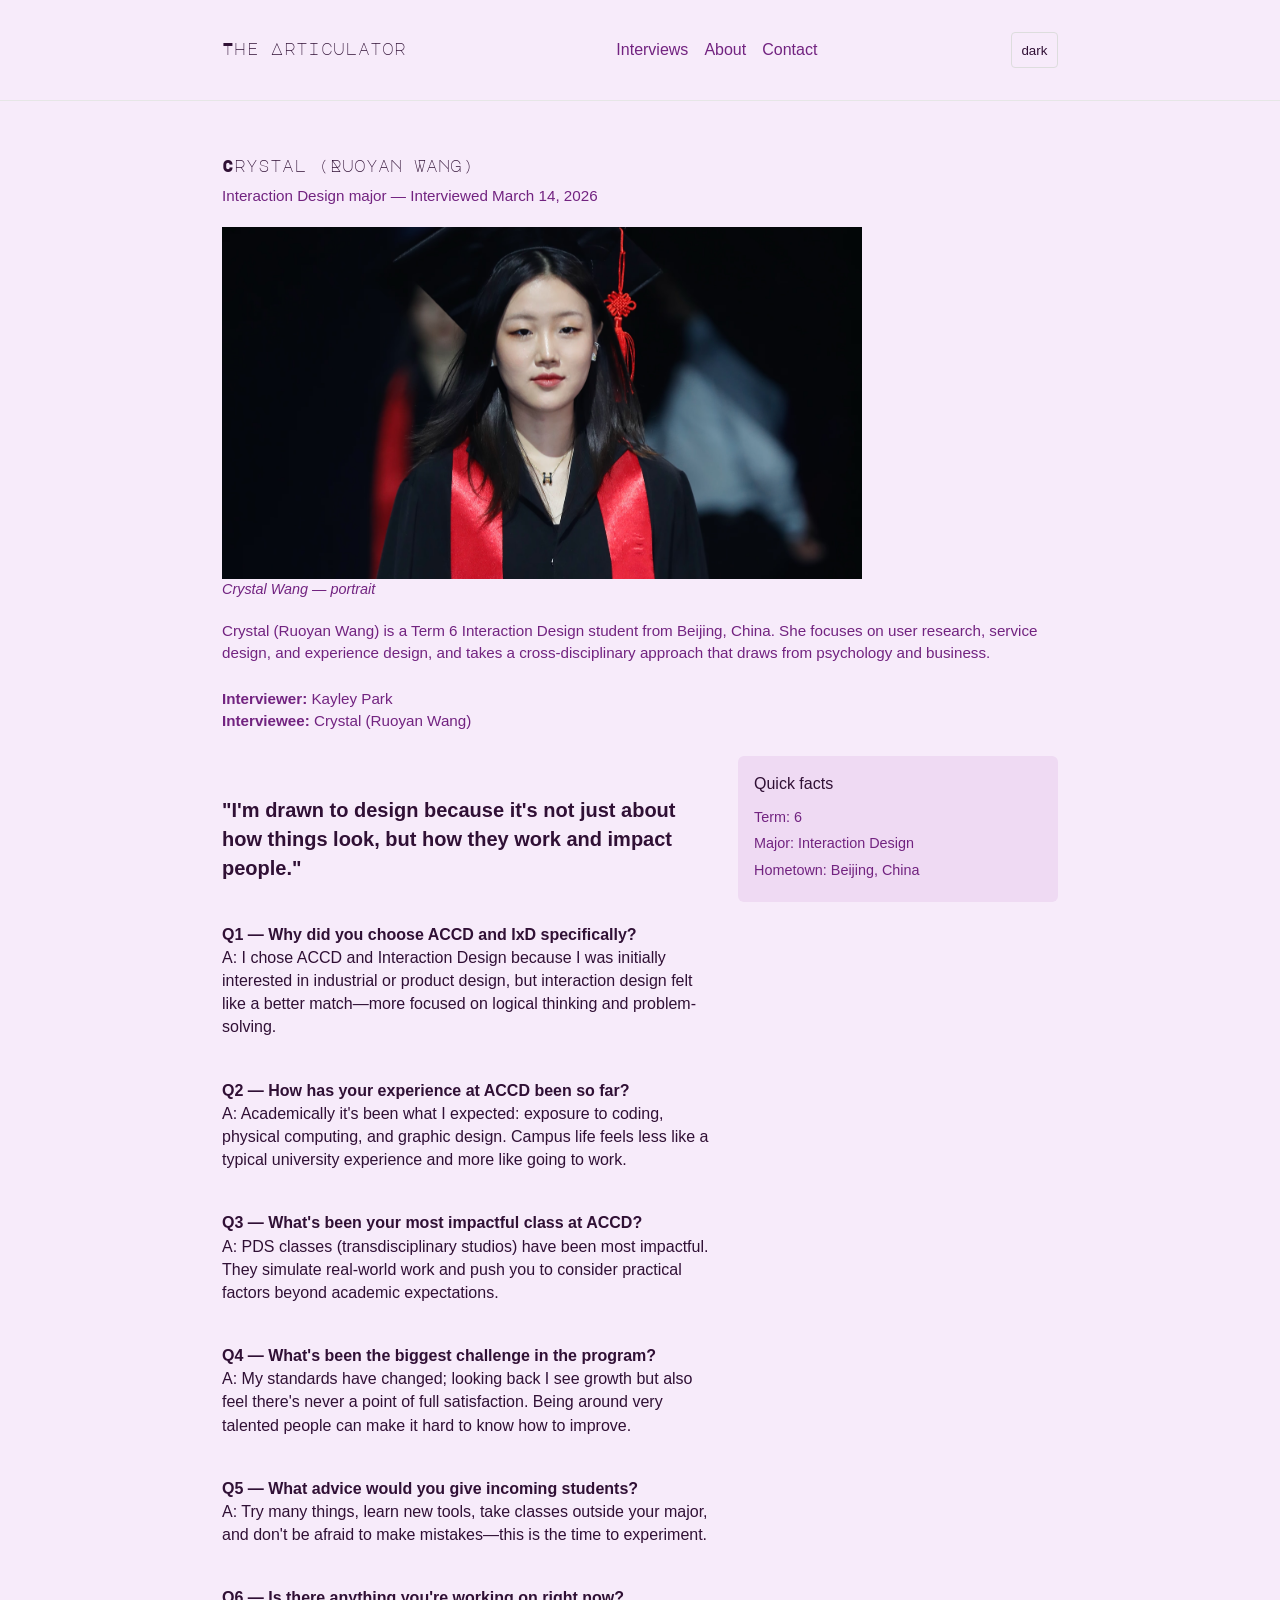
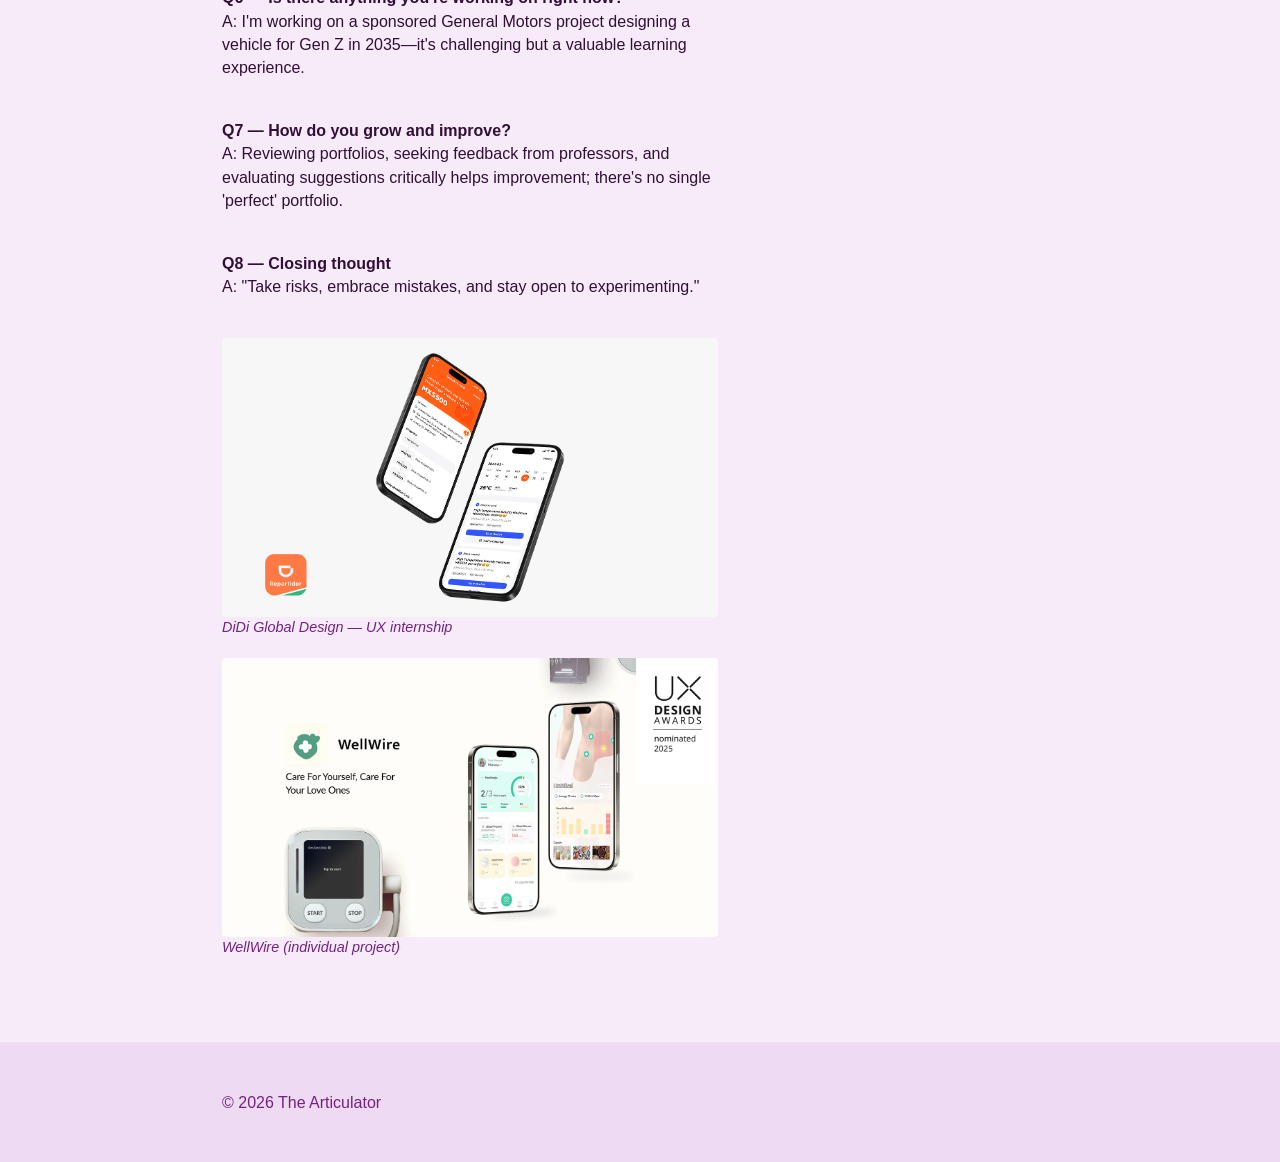
==== interview2.html @ 2e3766cb "i may have forgotten to commit while i worked (Initial Commit)" ====
<!DOCTYPE html>
<html lang="en">
<head>
    <meta charset="utf-8">
    <meta content="initial-scale=1.0,width=device-width" name="viewport">
    <title>Interview — Crystal Wang</title>
    <link href="css/reset.css" rel="stylesheet" type="text/css">
    <link href="https://fonts.googleapis.com/css2?family=Major+Mono+Display&family=Noto+Sans:wght@300;400;700&display=swap" rel="stylesheet">
    <link href="css/styles.css" rel="stylesheet" type="text/css">
    <script defer src="js/scripts.js"></script>
</head>
<body>
    <header class="site-header">
        <div class="wrap">
        <div class="brand"><a href="index.html">The Articulator</a></div>
        <nav class="main-nav">
            <a href="index.html">Interviews</a>
            <a href="#">About</a>
            <a href="#">Contact</a>
        </nav>
        <div class="navigation">
            <button id="theme-toggle" aria-label="Toggle light/dark">dark</button>
            <button class="js-menu-trigger" aria-label="Toggle menu">
            <svg width="28" height="28" viewBox="0 0 24 24" aria-hidden="true" focusable="false">
                <rect x="3" y="5" width="18" height="2"></rect>
                <rect x="3" y="11" width="18" height="2"></rect>
                <rect x="3" y="17" width="18" height="2"></rect>
            </svg>
            </button>
        </div>
        </div>
    </header>

    <main class="wrap">
        <article class="interview">
        <header class="interview-hero">
            <h1>Crystal (Ruoyan Wang)</h1>
            <p class="interview-meta">Interaction Design major — Interviewed March 14, 2026</p>
            
            <figure>
                <img src="images/crystal2.png" alt="Crystal portrait">
                <figcaption class="muted">Crystal Wang — portrait</figcaption>
            </figure>

            <p class="bio">Crystal (Ruoyan Wang) is a Term 6 Interaction Design student from Beijing, China. She focuses on user research, service design, and experience design, and takes a cross-disciplinary approach that draws from psychology and business.</p>

            <div class="participants">
            <p><strong>Interviewer:</strong> Kayley Park</p>
            <p><strong>Interviewee:</strong> Crystal (Ruoyan Wang)</p>
            </div>
        </header>

        <div class="interview-layout">
            <section class="content">
                <p class="pull-quote">"I'm drawn to design because it's not just about how things look, but how they work and impact people."</p>

                <p><strong>Q1 — Why did you choose ACCD and IxD specifically?</strong><br>
                A: I chose ACCD and Interaction Design because I was initially interested in industrial or product design, but interaction design felt like a better match—more focused on logical thinking and problem-solving.</p>

                <p><strong>Q2 — How has your experience at ACCD been so far?</strong><br>
                A: Academically it's been what I expected: exposure to coding, physical computing, and graphic design. Campus life feels less like a typical university experience and more like going to work.</p>

                <p><strong>Q3 — What's been your most impactful class at ACCD?</strong><br>
                A: PDS classes (transdisciplinary studios) have been most impactful. They simulate real-world work and push you to consider practical factors beyond academic expectations.</p>

                <p><strong>Q4 — What's been the biggest challenge in the program?</strong><br>
                A: My standards have changed; looking back I see growth but also feel there's never a point of full satisfaction. Being around very talented people can make it hard to know how to improve.</p>

                <p><strong>Q5 — What advice would you give incoming students?</strong><br>
                A: Try many things, learn new tools, take classes outside your major, and don't be afraid to make mistakes—this is the time to experiment.</p>

                <p><strong>Q6 — Is there anything you're working on right now?</strong><br>
                A: I'm working on a sponsored General Motors project designing a vehicle for Gen Z in 2035—it's challenging but a valuable learning experience.</p>

                <p><strong>Q7 — How do you grow and improve?</strong><br>
                A: Reviewing portfolios, seeking feedback from professors, and evaluating suggestions critically helps improvement; there's no single 'perfect' portfolio.</p>

                <p><strong>Q8 — Closing thought</strong><br>
                A: "Take risks, embrace mistakes, and stay open to experimenting."</p>

                <div class="gallery">
                    <figure>
                    <img src="images/didi.png" alt="DiDi Global Design">
                    <figcaption class="muted">DiDi Global Design — UX internship</figcaption>
                    </figure>
                    <figure>
                    <img src="images/wellwire.png" alt="WellWire project">
                    <figcaption class="muted">WellWire (individual project)</figcaption>
                    </figure>
                </div>

            </section>

            <aside>
                <div class="card">
                    <h4 class="subhead">Quick facts</h4>
                    <ul class="muted">
                        <li>Term: 6</li>
                        <li>Major: Interaction Design</li>
                        <li>Hometown: Beijing, China</li>
                    </ul>
                </div>
            </aside>

        </div>
    </article>
  </main>

  <footer class="site-footer">
    <div class="wrap">
        <div>© 2026 The Articulator</div>
    </div>
  </footer>

</body>
</html>
---- css/styles.css ----
:root {
	--bg: #F7EBFA;
	--text: #301035;
	--muted: #722380;
	--accent: #320F38;
	--card: #efdaf3;
	--border: #ddd;
}

html, body {
	height: 100%;
}

body {
	font-family: -apple-system, BlinkMacSystemFont, "Segoe UI", Roboto, "Helvetica Neue", Arial;
	background: var(--bg);
	color: var(--text);
	line-height: 1.45;
	margin: 0;
	-webkit-font-smoothing: antialiased;
	transition: background-color .12s linear, color .12s linear;
}

.wrap {
	max-width: 56.25rem;
	margin: 0 auto;
	padding: 1rem;
}

.site-header {
	border-bottom: 1px solid #e6e6e6;
	background: transparent;
	position: relative;
}

.site-header .wrap {
	display: flex;
	align-items: center;
	gap: 1rem;
	justify-content: space-between;
}

.brand {
	font-weight: 700;
	letter-spacing: .02em;
	font-family: 'Major Mono Display';
}

.main-nav {
	display: none;
}

.main-nav a {
	margin-left: 1rem;
	color: var(--muted);
	text-decoration: none;
}

.navigation {
	display: flex;
	align-items: center;
	gap: .5rem;
}

.navigation button {
	background: transparent;
	border: .0625rem solid var(--border);
	padding: 0 .6rem;
	border-radius: .25rem;
	height: 2.25rem;
	display: inline-flex;
	align-items: center;
	gap: .5rem;
	color: var(--text);
}

.navigation .js-menu-trigger { 
    padding: 0 .4rem; 
}

.navigation .js-menu-trigger svg { 
    display: block; 
    width: 1.25rem; 
    height: 1.25rem; 
}

.navigation svg, .icon, .site-header svg { 
    fill: currentColor; 
    stroke: currentColor; 
}

.landing-title { 
    font-size: 1.6rem; 
    margin: 1rem 0 .25rem; 
}

.description { 
    color: var(--muted); 
    margin-bottom: 2rem; 
}

.grid { 
    display: grid; 
    grid-template-columns: 1fr; 
    gap: 1rem; 
}

.card {
	background: var(--card);
	padding: 1rem;
	border-radius: 6px;
	transition: background-color .18s ease, color .18s ease;
}

.card img { 
    width: 100%; 
    height: auto; 
    display: block; 
    border-radius: 4px; 
}

.card h2 { 
    font-size: 1.05rem; 
    margin: .6rem 0 .2rem; 
}

.muted { 
    color: var(--muted); 
    font-size: .9rem; 
}

.card .muted {
    display: flex;
    align-items: center;
    justify-content: space-between;
    gap: .6rem;
}

.card .muted .date {
    color: var(--muted);
    white-space: nowrap;
    margin-left: auto;
}

.card-text {
    margin: 1rem 0 1rem 0;
}

.interview aside .card .muted {
    display: block;
    padding-left: 0;
}

.interview aside .card .muted li {
    display: block;
    text-align: left;
    margin: .35rem 0;
    list-style-position: inside;
}

.placeholder { 
    height: 10rem; 
    display: flex; 
    align-items: center; 
    justify-content: center; 
    background: var(--bg); 
    border-radius: .25rem; }

.site-footer { 
    border-top: 1px solid #e6e6e6; 
    padding: 1rem 0; 
    margin-top: 2rem; color: var(--muted); 
    background: var(--card); 
}

.site-footer .wrap { 
    display: flex; 
    justify-content: space-between; 
    align-items: center; 
}

.interview-hero { 
    display: block; 
    margin: 1.2rem 0; 
}

.interview-hero img { 
    width: 100%; 
    max-width: 40rem; 
    height: auto; 
    display: block; 
}

.participants { 
    margin-top: .75rem; 
    color: var(--muted); 
    font-size: .95rem; 
}

figure, .gallery figure { 
    margin: 1.25rem 0; 
}

.gallery img { 
    width: 100%; 
    height: auto; 
    display: block; 
    border-radius: .25rem; 
    max-width: 40rem; 
}

.content p { 
    margin: 1.5rem 0; 
}

.wrap figure figcaption { 
    color: var(--muted); 
    font-style: italic;
}

.interview-meta { 
    color: var(--muted); 
    font-size: .95rem; 
    margin-bottom: 1rem; 
}

.bio { 
    font-size: .95rem; 
    color: var(--muted); 
    margin: .9rem 0 1.25rem; 
}

.pull-quote { 
    font-size: 1.25rem; 
    font-weight: 600; 
    margin: 1rem 0; 
}

body.dark {
	--bg: #120514;
	--text: #e5d4e9;
	--muted: #90539b;
	--accent: #e5d4e9;
	--card: #320F38;
	--border: #52195C;
}

.site-header.show-menu .main-nav {
	display: block;
	position: absolute;
	left: 0;
	right: 0;
	top: 100%;
	background: var(--card);
	padding: .8rem 1rem;
	box-shadow: 0 6px 18px rgba(0,0,0,.06);
}

.site-header .main-nav a { 
    display: block; 
    padding: .4rem 0; 
}

@media (min-width: 720px) {
	.grid { grid-template-columns: repeat(2, 1fr); }
	.wrap { padding: 2rem; }
	.landing-title { font-size: 2rem; }
	.main-nav { display: flex; }
	.site-header .main-nav a { display: inline-block; }

	.site-header.show-menu .main-nav { 
        position: static; 
        display: flex; 
        box-shadow: none; 
        background: transparent; 
        padding: 0; 
    }

	.navigation .js-menu-trigger { display: none; }
}

h1, h2, h3 { 
    line-height: 1.15; 
    color: var(--text); 
    font-family: 'Major Mono Display'; 
}

.interview-layout { 
    display: grid; 
    grid-template-columns: 1fr; 
    gap: 1.25rem; 
}

@media (min-width: 880px) { 
    .interview-layout { 
        grid-template-columns: 2fr 320px; 
    } 
}

@media (min-width: 720px) {
    .interview-layout { grid-template-columns: 2fr 320px; }
    .interview-layout > aside { align-self: start; }
}

.interview-hero h1 { 
    margin: 1.25rem 0 .6rem; 
}

@media (min-width: 720px) { 

    .interview-hero h1 { 
        margin-top: 1.5rem; 
    } 
}

@media (min-width: 720px) { 
    
    .bio { 
        margin-bottom: 1.5rem; 
    } 
}

.participants { 
    margin: 1rem 0 1.25rem; 
}

@media (min-width: 720px) { 

    .participants { 
        margin: 1.25rem 0 1.5rem; 
    } 
}

.content p { 
    margin: 1.5rem 0; 
}

@media (min-width: 720px) { 
    
    .content p { 
        margin: 2.5rem 0; 
    } 
}

.interview aside .card { 
    padding-top: 1rem; padding-bottom: 1rem; 
}

.interview aside .card .subhead { 
    margin: 0 0 .75rem; 
}

.muted-link .muted { 
    color: var(--muted); 
}
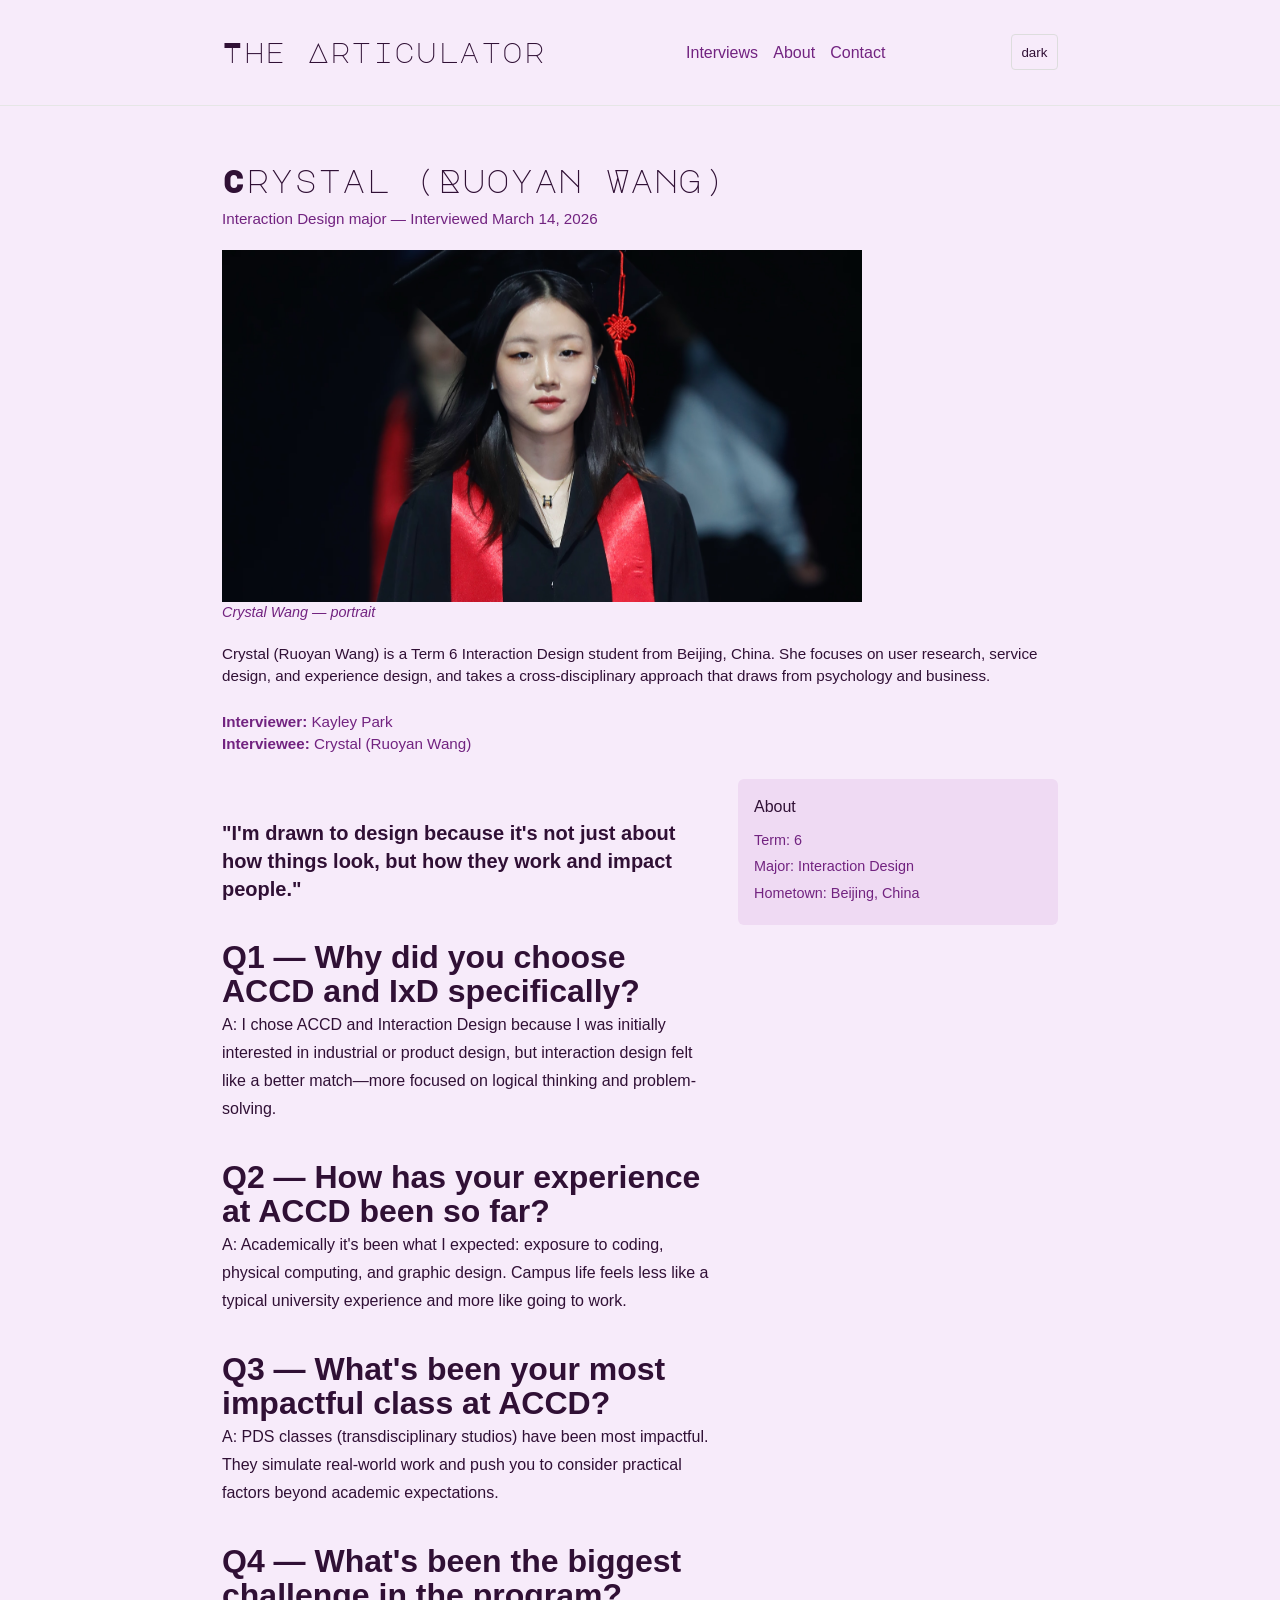
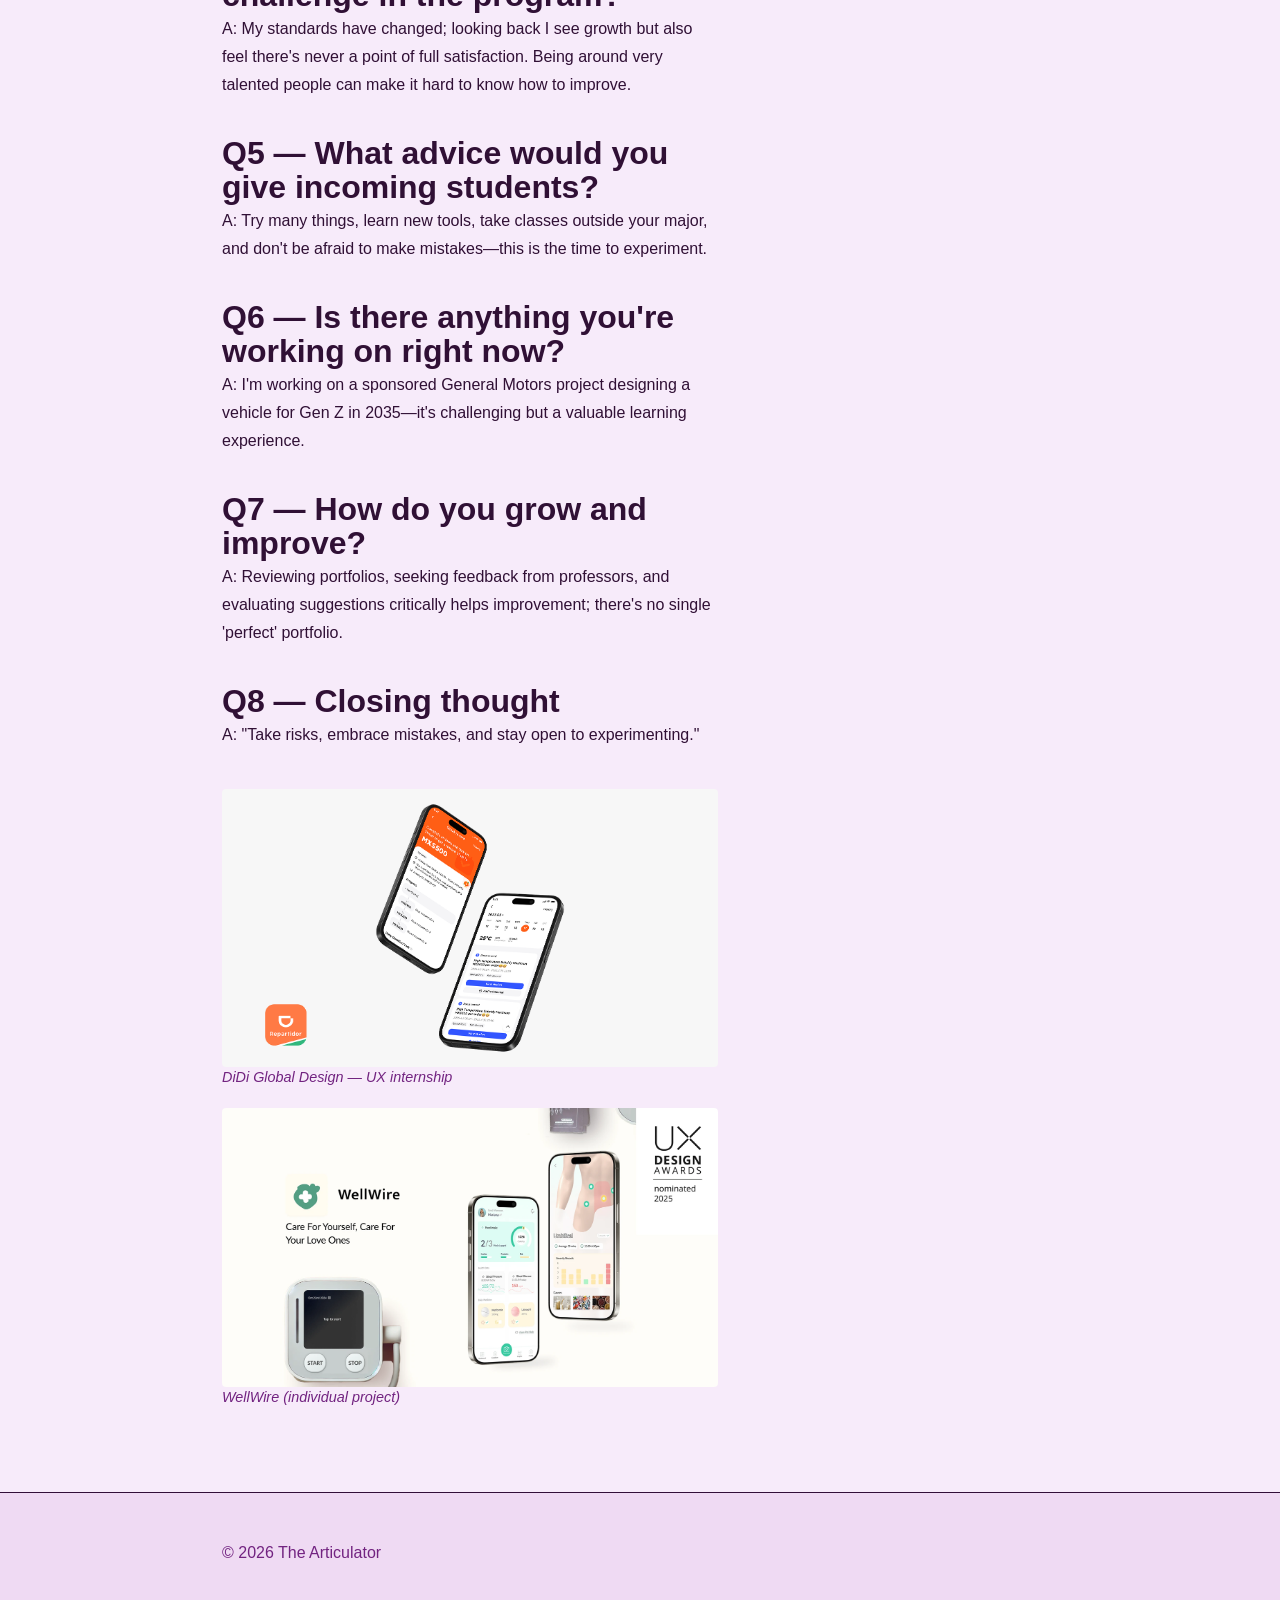
==== commit dbf34c3f: "Font Size" ====
--- a/interview2.html
+++ b/interview2.html
@@ -93,7 +93,7 @@
 
             <aside>
                 <div class="card">
-                    <h4 class="subhead">Quick facts</h4>
+                    <h4 class="subhead">About</h4>
                     <ul class="muted">
                         <li>Term: 6</li>
                         <li>Major: Interaction Design</li>
--- a/css/styles.css
+++ b/css/styles.css
@@ -44,6 +44,7 @@
 	font-weight: 700;
 	letter-spacing: .02em;
 	font-family: 'Major Mono Display';
+    font-size: 1.75rem;
 }
 
 .main-nav {
@@ -51,7 +52,7 @@
 }
 
 .main-nav a {
-	margin-left: 1rem;
+	margin-left: .95rem;
 	color: var(--muted);
 	text-decoration: none;
 }
@@ -144,6 +145,11 @@
 
 .card-text {
     margin: 1rem 0 1rem 0;
+
+    h2 {
+        font-size: 1.5rem;
+        margin: 1.5rem 0 .5rem;
+    }
 }
 
 .interview aside .card .muted {
@@ -167,7 +173,7 @@
     border-radius: .25rem; }
 
 .site-footer { 
-    border-top: 1px solid #e6e6e6; 
+    border-top: 1px solid var(--accent); 
     padding: 1rem 0; 
     margin-top: 2rem; color: var(--muted); 
     background: var(--card); 
@@ -211,6 +217,7 @@
 
 .content p { 
     margin: 1.5rem 0; 
+    line-height: 1.75rem;
 }
 
 .wrap figure figcaption { 
@@ -226,7 +233,7 @@
 
 .bio { 
     font-size: .95rem; 
-    color: var(--muted); 
+    color: var(--text); 
     margin: .9rem 0 1.25rem; 
 }
 
@@ -309,6 +316,7 @@
 @media (min-width: 720px) { 
 
     .interview-hero h1 { 
+        font-size: 2rem;
         margin-top: 1.5rem; 
     } 
 }
@@ -317,6 +325,7 @@
     
     .bio { 
         margin-bottom: 1.5rem; 
+        color: var(--text);
     } 
 }
 
@@ -354,3 +363,8 @@
     color: var(--muted); 
 }
 
+.interview-layout .content strong {
+    font-size: 2rem;
+    line-height: 1.8rem;
+}
+
